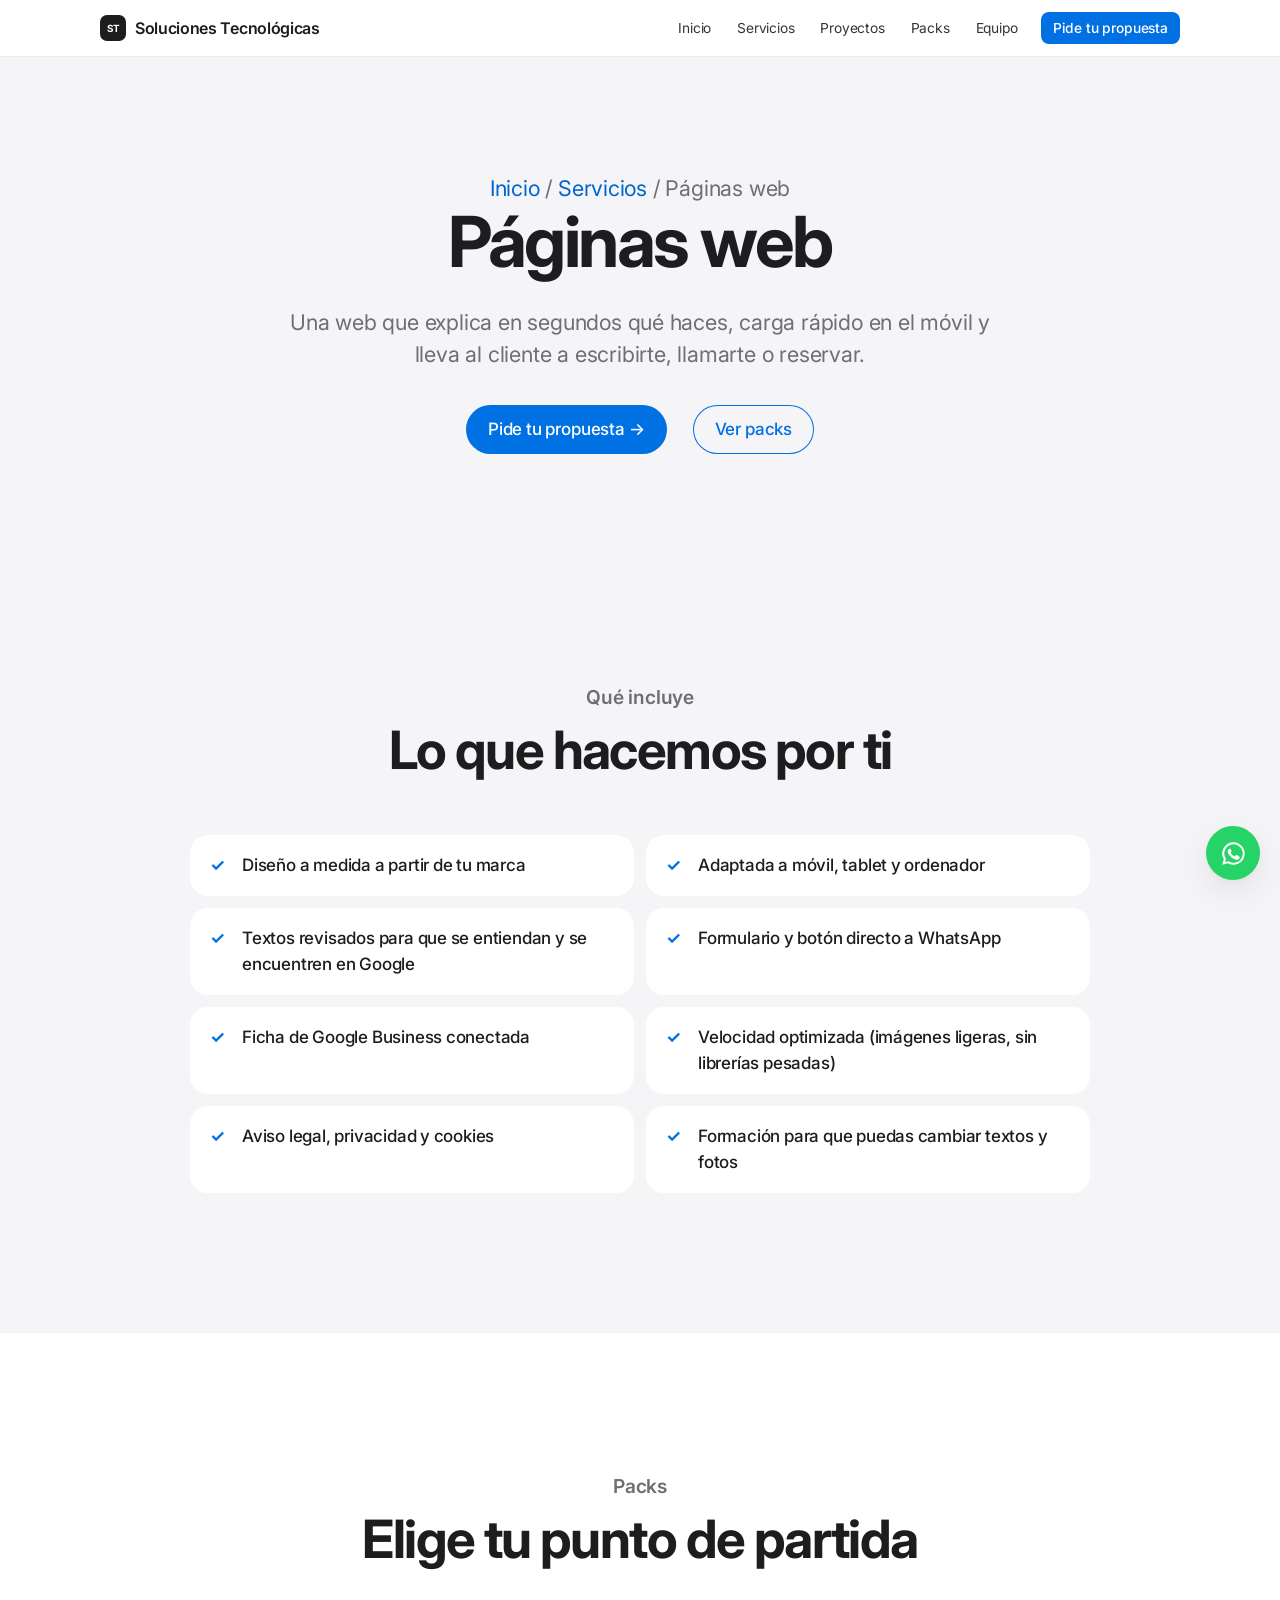
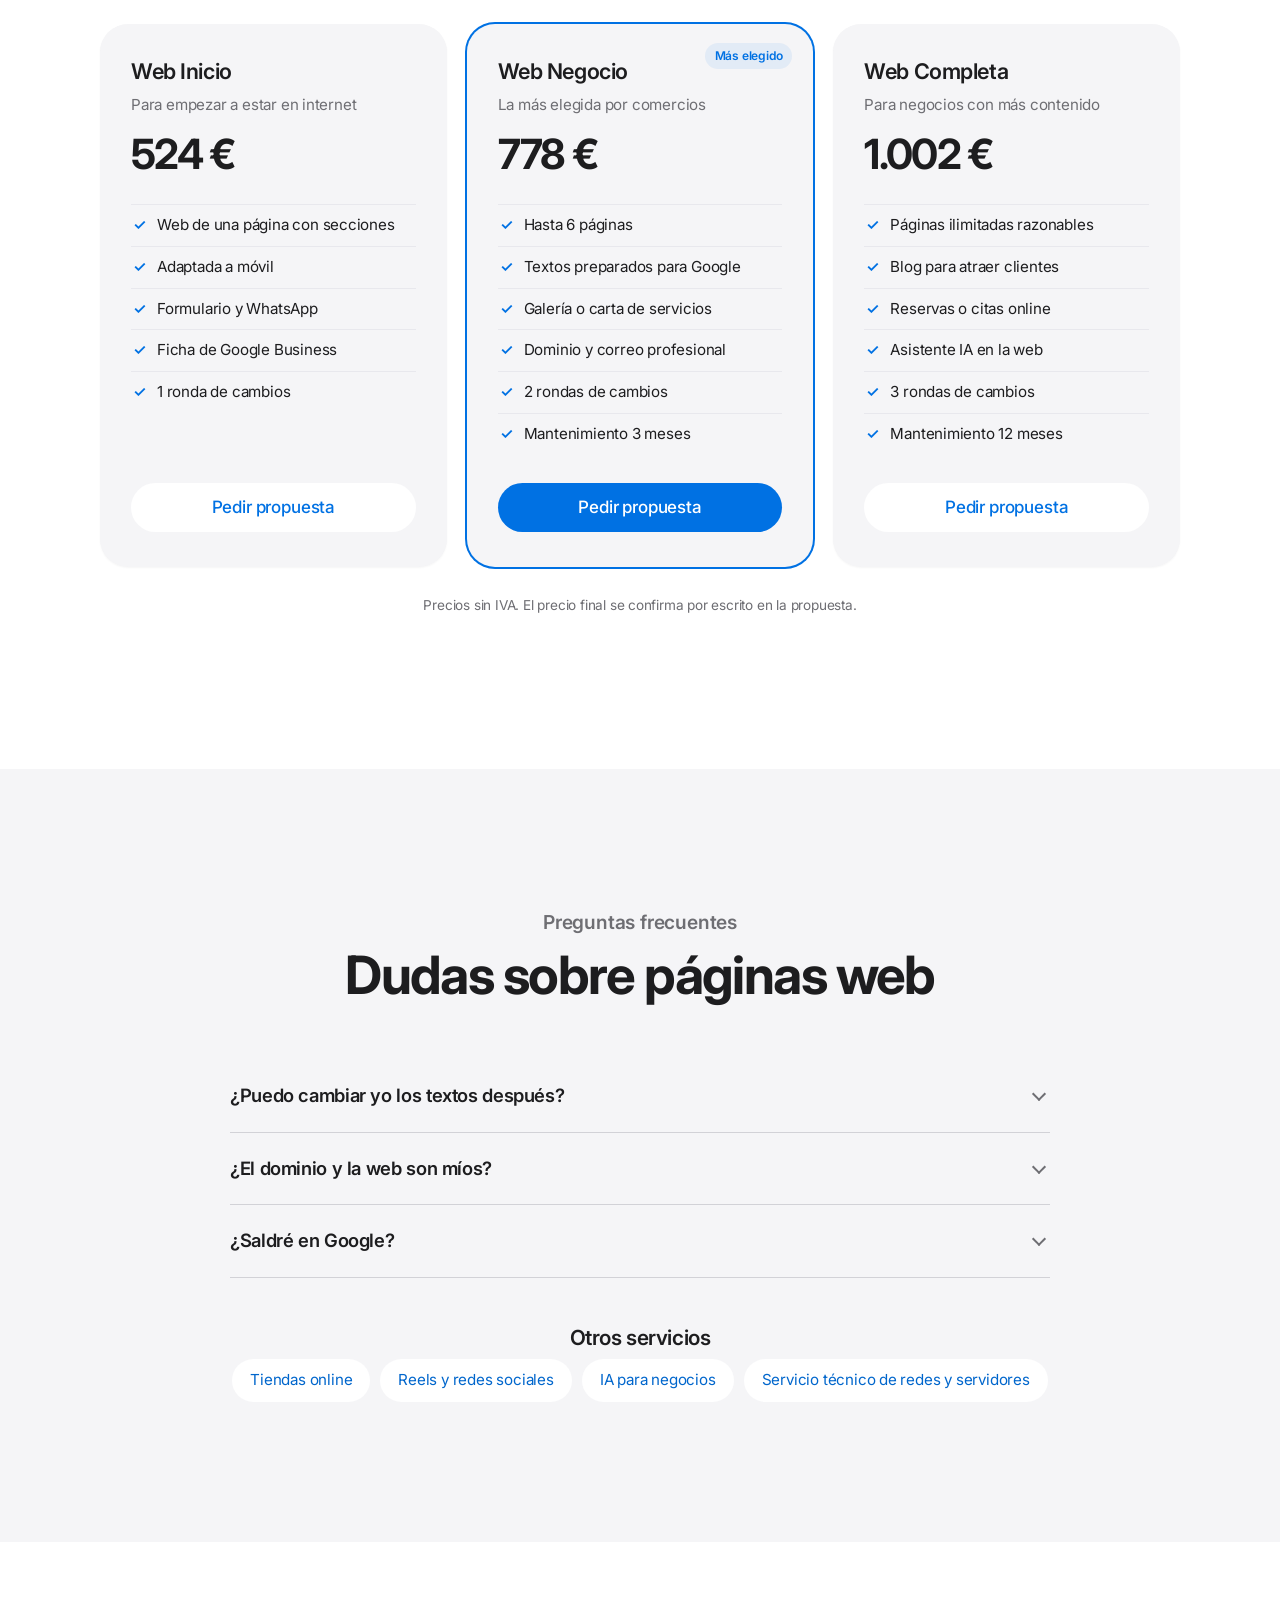
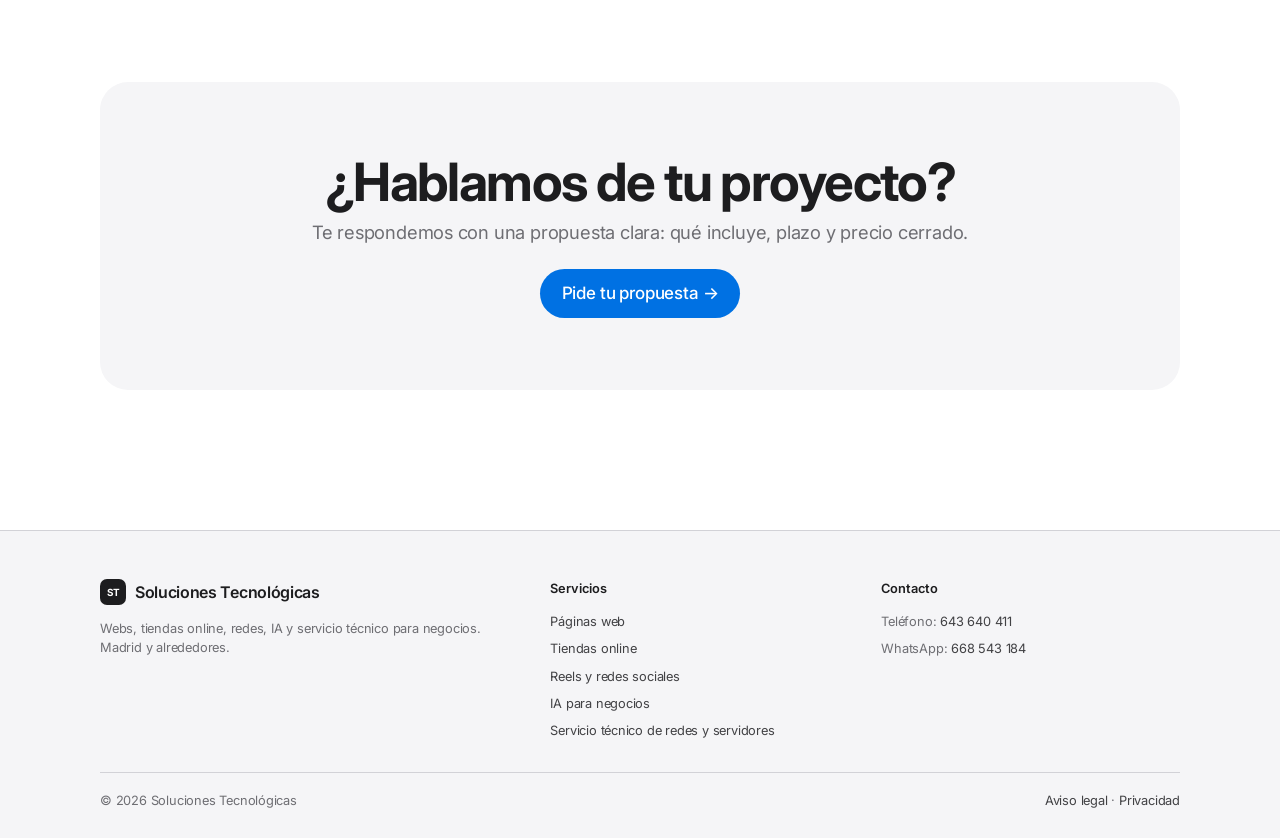
==== servicios/paginas-web.html @ 40cc74f0 "feat: web de la agencia Soluciones Tecnológicas Sitio estático generado por build.py: portada, 5 pág" ====
<!doctype html>
<html lang="es">
<head>
<meta charset="utf-8">
<meta name="viewport" content="width=device-width, initial-scale=1">
<title>Diseño de páginas web para negocios en Madrid | Soluciones Tecnológicas</title>
<meta name="description" content="Webs rápidas y claras para comercios y profesionales, pensadas primero para el móvil.">
<meta property="og:title" content="Diseño de páginas web para negocios en Madrid | Soluciones Tecnológicas">
<meta property="og:description" content="Webs rápidas y claras para comercios y profesionales, pensadas primero para el móvil.">
<meta property="og:type" content="website">
<meta name="theme-color" content="#f5f5f7">
<link rel="canonical" href="https://mayerlinggg23-tech.github.io/soluciones-tecnologicas-web/servicios/paginas-web.html">
<link rel="icon" href="data:image/svg+xml,%3Csvg xmlns='http://www.w3.org/2000/svg' viewBox='0 0 32 32'%3E%3Crect width='32' height='32' rx='8' fill='%231d1d1f'/%3E%3Ctext x='16' y='21' font-family='Arial' font-weight='700' font-size='13' text-anchor='middle' fill='%23fff'%3EST%3C/text%3E%3C/svg%3E">
<link rel="preconnect" href="https://fonts.googleapis.com">
<link rel="preconnect" href="https://fonts.gstatic.com" crossorigin>
<link href="https://fonts.googleapis.com/css2?family=Inter:opsz,wght@14..32,400..700&display=swap" rel="stylesheet">
<link rel="stylesheet" href="../assets/css/styles.css?v=3">
<script type="application/ld+json">{"@context": "https://schema.org", "@type": "FAQPage", "mainEntity": [{"@type": "Question", "name": "¿Puedo cambiar yo los textos después?", "acceptedAnswer": {"@type": "Answer", "text": "Sí. Te enseñamos a cambiar textos e imágenes y, si lo prefieres, lo hacemos nosotros dentro del mantenimiento."}}, {"@type": "Question", "name": "¿El dominio y la web son míos?", "acceptedAnswer": {"@type": "Answer", "text": "Sí. El dominio se registra a tu nombre y te entregamos todos los accesos al terminar."}}, {"@type": "Question", "name": "¿Saldré en Google?", "acceptedAnswer": {"@type": "Answer", "text": "Dejamos la web preparada para Google (títulos, descripciones, velocidad, mapa del sitio) y conectada a tu ficha de Google Business. Subir posiciones depende también de la competencia y del tiempo."}}]}</script>
</head>
<body>
<a class="skip" href="#contenido">Saltar al contenido</a>
<header class="header">
  <div class="wrap">
    <a class="logo" href="../index.html" aria-label="Soluciones Tecnológicas, inicio"><span class="logo-mark" aria-hidden="true">ST</span>Soluciones Tecnológicas</a>
    <button class="menu-btn" aria-expanded="false" aria-controls="menu">Menú</button>
    <nav class="nav" id="menu" aria-label="Principal"><a href="../index.html">Inicio</a><a href="../index.html#servicios">Servicios</a><a href="../index.html#proyectos">Proyectos</a><a href="../index.html#packs">Packs</a><a href="../index.html#equipo">Equipo</a><a class="btn btn-primary btn-sm" href="../index.html#contacto">Pide tu propuesta</a></nav>
  </div>
</header>
<main id="contenido">

<section class="page-hero">
  <div class="wrap">
    <p class="crumbs"><a href="../index.html">Inicio</a> / <a href="../index.html#servicios">Servicios</a> / Páginas web</p>
    <h1>Páginas web</h1>
    <p>Una web que explica en segundos qué haces, carga rápido en el móvil y lleva al cliente a escribirte, llamarte o reservar.</p>
    <div class="hero-actions"><a class="btn btn-primary" href="../index.html?servicio=paginas-web#contacto">Pide tu propuesta →</a><a class="btn btn-ghost" href="#packs">Ver packs</a></div>
  </div>
</section>
<section class="section section-white">
  <div class="wrap">
    <div class="section-head reveal"><p class="eyebrow">Qué incluye</p><h2>Lo que hacemos por ti</h2></div>
    <ul class="includes"><li class="reveal">Diseño a medida a partir de tu marca</li><li class="reveal">Adaptada a móvil, tablet y ordenador</li><li class="reveal">Textos revisados para que se entiendan y se encuentren en Google</li><li class="reveal">Formulario y botón directo a WhatsApp</li><li class="reveal">Ficha de Google Business conectada</li><li class="reveal">Velocidad optimizada (imágenes ligeras, sin librerías pesadas)</li><li class="reveal">Aviso legal, privacidad y cookies</li><li class="reveal">Formación para que puedas cambiar textos y fotos</li></ul>
  </div>
</section>
<section class="section" id="packs">
  <div class="wrap">
    <div class="section-head reveal"><p class="eyebrow">Packs</p><h2>Elige tu punto de partida</h2></div>
    <div class="grid grid-3"><article class="pack reveal">
  <h3>Web Inicio</h3>
  <p class="for">Para empezar a estar en internet</p>
  <p class="price">524 €</p>
  <ul><li>Web de una página con secciones</li><li>Adaptada a móvil</li><li>Formulario y WhatsApp</li><li>Ficha de Google Business</li><li>1 ronda de cambios</li></ul>
  <a class="btn btn-ghost" href="../index.html?servicio=paginas-web#contacto">Pedir propuesta</a>
</article><article class="pack popular reveal"><span class="flag">Más elegido</span>
  <h3>Web Negocio</h3>
  <p class="for">La más elegida por comercios</p>
  <p class="price">778 €</p>
  <ul><li>Hasta 6 páginas</li><li>Textos preparados para Google</li><li>Galería o carta de servicios</li><li>Dominio y correo profesional</li><li>2 rondas de cambios</li><li>Mantenimiento 3 meses</li></ul>
  <a class="btn btn-primary" href="../index.html?servicio=paginas-web#contacto">Pedir propuesta</a>
</article><article class="pack reveal">
  <h3>Web Completa</h3>
  <p class="for">Para negocios con más contenido</p>
  <p class="price">1.002 €</p>
  <ul><li>Páginas ilimitadas razonables</li><li>Blog para atraer clientes</li><li>Reservas o citas online</li><li>Asistente IA en la web</li><li>3 rondas de cambios</li><li>Mantenimiento 12 meses</li></ul>
  <a class="btn btn-ghost" href="../index.html?servicio=paginas-web#contacto">Pedir propuesta</a>
</article></div>
    <p class="note">Precios sin IVA. El precio final se confirma por escrito en la propuesta.</p>
  </div>
</section>
<section class="section section-white">
  <div class="wrap">
    <div class="section-head reveal"><p class="eyebrow">Preguntas frecuentes</p><h2>Dudas sobre páginas web</h2></div>
    <div class="faq"><details class="reveal"><summary>¿Puedo cambiar yo los textos después?</summary><p>Sí. Te enseñamos a cambiar textos e imágenes y, si lo prefieres, lo hacemos nosotros dentro del mantenimiento.</p></details><details class="reveal"><summary>¿El dominio y la web son míos?</summary><p>Sí. El dominio se registra a tu nombre y te entregamos todos los accesos al terminar.</p></details><details class="reveal"><summary>¿Saldré en Google?</summary><p>Dejamos la web preparada para Google (títulos, descripciones, velocidad, mapa del sitio) y conectada a tu ficha de Google Business. Subir posiciones depende también de la competencia y del tiempo.</p></details></div>
    <h3 style="margin-top:48px">Otros servicios</h3>
    <div class="related"><a href="tiendas-online.html">Tiendas online</a><a href="reels-redes.html">Reels y redes sociales</a><a href="ia-negocios.html">IA para negocios</a><a href="soporte-it.html">Servicio técnico de redes y servidores</a></div>
  </div>
</section>
<section class="section"><div class="wrap"><div class="cta reveal">
  <div><h2>¿Hablamos de tu proyecto?</h2><p>Te respondemos con una propuesta clara: qué incluye, plazo y precio cerrado.</p></div>
  <a class="btn" href="../index.html#contacto">Pide tu propuesta →</a>
</div></div></section>

</main>
<footer class="footer">
  <div class="wrap">
    <div class="footer-grid">
      <div>
        <a class="logo" href="../index.html"><span class="logo-mark" aria-hidden="true">ST</span>Soluciones Tecnológicas</a>
        <p style="margin-top:14px">Webs, tiendas online, redes, IA y servicio técnico para negocios. Madrid y alrededores.</p>
      </div>
      <div><h4>Servicios</h4><ul><li><a href="../servicios/paginas-web.html">Páginas web</a></li><li><a href="../servicios/tiendas-online.html">Tiendas online</a></li><li><a href="../servicios/reels-redes.html">Reels y redes sociales</a></li><li><a href="../servicios/ia-negocios.html">IA para negocios</a></li><li><a href="../servicios/soporte-it.html">Servicio técnico de redes y servidores</a></li></ul></div>
      <div><h4>Contacto</h4><ul><li>Teléfono: <a href="tel:+34643640411">643 640 411</a></li><li>WhatsApp: <a href="https://wa.me/34668543184?text=Hola,%20quiero%20información" target="_blank" rel="noopener">668 543 184</a></li></ul></div>
    </div>
    <div class="footer-bottom">
      <span>© <span data-year></span> Soluciones Tecnológicas</span>
      <span><a href="../aviso-legal.html">Aviso legal</a> · <a href="../privacidad.html">Privacidad</a></span>
    </div>
  </div>
</footer>
<a class="wa-float" href="https://wa.me/34668543184?text=Hola,%20quiero%20información" target="_blank" rel="noopener" aria-label="Escríbenos por WhatsApp"><svg viewBox="0 0 24 24" fill="currentColor" aria-hidden="true"><path d="M12 2a10 10 0 0 0-8.6 15.1L2 22l5-1.3A10 10 0 1 0 12 2zm0 18.2a8.2 8.2 0 0 1-4.2-1.2l-.3-.2-3 .8.8-2.9-.2-.3A8.2 8.2 0 1 1 12 20.2zm4.5-6.1c-.2-.1-1.5-.7-1.7-.8-.2-.1-.4-.1-.6.1l-.8 1c-.1.2-.3.2-.5.1a6.7 6.7 0 0 1-3.3-2.9c-.2-.4.2-.4.7-1.3.1-.2 0-.3 0-.4l-.8-1.8c-.2-.5-.4-.4-.6-.4h-.5a1 1 0 0 0-.7.3 3 3 0 0 0-.9 2.2 5.2 5.2 0 0 0 1.1 2.7 11.8 11.8 0 0 0 4.5 4c1.7.7 2.3.8 3.2.6.5-.1 1.5-.6 1.7-1.2.2-.6.2-1.1.2-1.2-.1-.1-.3-.2-.5-.3z"/></svg></a>
<script src="../assets/js/main.js?v=1" defer></script>
</body>
</html>
---- assets/css/styles.css ----
/* Soluciones Tecnológicas — estilo sobrio inspirado en las pautas de diseño de Apple */
:root {
  --bg: #ffffff;
  --bg-alt: #f5f5f7;
  --ink: #1d1d1f;
  --muted: #6e6e73;
  --line: #d2d2d7;
  --accent: #0071e3;
  --accent-hover: #0077ed;
  --accent-link: #0066cc;
  --dark: #000000;
  --dark-2: #161617;
  --dark-3: #1d1d1f;
  --dark-muted: #a1a1a6;
  --hueco: #fff4ce;
  --radius-lg: 28px;
  --radius: 18px;
  --radius-sm: 12px;
  --shadow: 0 2px 6px rgba(0, 0, 0, .04), 0 12px 32px rgba(0, 0, 0, .08);
  --shadow-lg: 0 4px 12px rgba(0, 0, 0, .06), 0 30px 80px rgba(0, 0, 0, .16);
  --ease: cubic-bezier(.22, 1, .36, 1); /* llega sin rebote, como un muelle amortiguado */
  --max: 1080px;
  --font: "Inter", -apple-system, BlinkMacSystemFont, "SF Pro Text", "Segoe UI", system-ui, sans-serif;
}

*, *::before, *::after { box-sizing: border-box; }
html { scroll-behavior: smooth; -webkit-text-size-adjust: 100%; }
body {
  margin: 0;
  font-family: var(--font);
  font-size: 1.0625rem;
  line-height: 1.5;
  letter-spacing: -0.012em;
  color: var(--ink);
  background: var(--bg);
  overflow-x: hidden;
  -webkit-font-smoothing: antialiased;
  font-optical-sizing: auto;
}
img { max-width: 100%; display: block; }
a { color: inherit; }
h1, h2, h3, h4 { font-weight: 700; margin: 0 0 .4em; }
h1 { font-size: clamp(2.6rem, 6.6vw, 5rem); line-height: 1.04; letter-spacing: -0.035em; }
h2 { font-size: clamp(2rem, 4.4vw, 3.3rem); line-height: 1.08; letter-spacing: -0.03em; }
h3 { font-size: 1.3rem; line-height: 1.2; letter-spacing: -0.02em; font-weight: 600; }
h4 { font-size: .9rem; letter-spacing: 0; }
p { margin: 0 0 1em; }

.wrap { width: min(100% - 40px, var(--max)); margin-inline: auto; }
.skip { position: absolute; left: -9999px; top: 8px; background: var(--ink); color: #fff; padding: 8px 14px; border-radius: 8px; z-index: 100; }
.skip:focus { left: 8px; }
:focus-visible { outline: 2px solid var(--accent); outline-offset: 3px; border-radius: 6px; }

.hueco { background: var(--hueco); color: #6b5300; padding: 0 .35em; border-radius: 6px; font-weight: 600; }

/* Cabecera translúcida: el contenido pasa por debajo */
.header {
  position: sticky; top: 0; z-index: 50;
  background: rgba(255, 255, 255, .72);
  backdrop-filter: saturate(180%) blur(20px);
  -webkit-backdrop-filter: saturate(180%) blur(20px);
  border-bottom: 1px solid rgba(0, 0, 0, .08);
}
.header .wrap { display: flex; align-items: center; justify-content: space-between; gap: 16px; min-height: 56px; }
.logo { display: flex; align-items: center; gap: 9px; text-decoration: none; font-weight: 600; font-size: 1rem; letter-spacing: -0.02em; }
.logo-mark { width: 26px; height: 26px; border-radius: 7px; display: grid; place-items: center; background: var(--ink); color: #fff; font-size: .62rem; font-weight: 700; letter-spacing: 0; }
.nav { display: flex; align-items: center; gap: 2px; }
.nav a { text-decoration: none; padding: 6px 12px; font-size: .86rem; color: rgba(0, 0, 0, .8); border-radius: 8px; transition: color .2s var(--ease); }
.nav a:hover, .nav a[aria-current="page"] { color: var(--ink); }
.nav a[aria-current="page"] { font-weight: 600; }
.nav .btn { margin-left: 10px; color: #fff; }
.menu-btn { display: none; background: none; border: 0; font: inherit; font-size: .9rem; font-weight: 500; color: var(--ink); padding: 8px 4px; cursor: pointer; }

/* Botones: respuesta inmediata al pulsar */
.btn {
  display: inline-flex; align-items: center; justify-content: center; gap: 6px;
  padding: 12px 22px; border-radius: 980px; border: 0; cursor: pointer;
  font: inherit; font-size: 1.0625rem; font-weight: 500; text-decoration: none; letter-spacing: -0.01em;
  background: var(--bg-alt); color: var(--ink);
  transition: background .2s var(--ease), transform .1s ease-out;
}
.btn:active { transform: scale(.97); }
.btn-primary { background: var(--accent); color: #fff; }
.btn-primary:hover { background: var(--accent-hover); }
.btn-ghost { background: transparent; color: var(--accent); box-shadow: inset 0 0 0 1px var(--accent); }
.btn-ghost:hover { background: var(--accent); color: #fff; }
.btn-sm { padding: 6px 14px; font-size: .82rem; }
.link-more { color: var(--accent-link); text-decoration: none; font-size: 1.0625rem; }
.link-more:hover { text-decoration: underline; }
.link-more span { display: inline-block; transition: transform .25s var(--ease); }
.link-more:hover span { transform: translateX(3px); }

/* Secciones */
.section { padding: clamp(80px, 11vw, 140px) 0; }
.section-white { background: var(--bg-alt); }
.section-dark { background: var(--dark); color: #f5f5f7; }
.section-dark p, .section-dark li { color: var(--dark-muted); }
.eyebrow { display: block; font-size: 1.05rem; font-weight: 600; color: var(--muted); margin-bottom: 10px; letter-spacing: -0.01em; }
.section-dark .eyebrow { color: var(--dark-muted); }
.section-head { max-width: 760px; margin: 0 auto 56px; text-align: center; }
.section-head p { color: var(--muted); font-size: 1.2rem; line-height: 1.45; }
.section-dark .section-head p { color: var(--dark-muted); }

/* Hero */
.hero { background: var(--bg-alt); padding: clamp(64px, 9vw, 120px) 0 0; overflow: hidden; text-align: center; }
.hero-inner { max-width: 860px; }
.hero h1 span {
  background: linear-gradient(90deg, #0071e3, #7d4cdb 55%, #c642c3);
  -webkit-background-clip: text; background-clip: text; color: transparent;
}
.hero-lead { font-size: clamp(1.15rem, 2vw, 1.4rem); line-height: 1.4; color: var(--muted); max-width: 680px; margin: 0 auto; }
.hero-actions { display: flex; flex-wrap: wrap; gap: 26px; align-items: center; justify-content: center; margin: 34px 0 22px; }
.hero-chips { display: flex; flex-wrap: wrap; justify-content: center; gap: 4px 22px; padding: 0; margin: 0; list-style: none; color: var(--muted); font-size: .9rem; }
.hero-chips li::before { content: "✓ "; color: #1a9b49; font-weight: 600; }

.showcase { position: relative; width: min(100% - 40px, 1100px); margin: clamp(48px, 7vw, 80px) auto 0; height: clamp(230px, 40vw, 470px); }
.win { position: absolute; margin: 0; border-radius: 14px 14px 0 0; overflow: hidden; background: #fff; box-shadow: var(--shadow-lg); }
.win img { width: 100%; height: auto; }
.win-bar { display: flex; gap: 6px; padding: 9px 12px; background: #ececee; border-bottom: 1px solid rgba(0,0,0,.06); }
.win-bar i { width: 10px; height: 10px; border-radius: 50%; background: #d0d0d4; }
.win-bar i:first-child { background: #ff5f57; } .win-bar i:nth-child(2) { background: #febc2e; } .win-bar i:nth-child(3) { background: #28c840; }
.win-center { width: 62%; left: 19%; bottom: 0; z-index: 2; }
.win-left { width: 46%; left: 0; bottom: 0; transform: translateY(14%) scale(.96); transform-origin: bottom left; opacity: .96; }
.win-right { width: 46%; right: 0; bottom: 0; transform: translateY(14%) scale(.96); transform-origin: bottom right; opacity: .96; }

/* Rejilla tipo "bento" */
.grid { display: grid; gap: 20px; }
.grid-3 { grid-template-columns: repeat(3, 1fr); }
.grid-2 { grid-template-columns: repeat(2, 1fr); }
.card {
  background: var(--bg-alt); border-radius: var(--radius-lg); padding: 34px 30px 30px;
  display: flex; flex-direction: column; min-height: 320px;
  transition: transform .45s var(--ease), box-shadow .45s var(--ease);
}
.card:hover { transform: translateY(-4px) scale(1.01); box-shadow: var(--shadow); }
.card p { color: var(--muted); }
.card .icon { width: 44px; height: 44px; border-radius: 12px; display: grid; place-items: center; background: #fff; color: var(--accent); margin-bottom: 22px; box-shadow: 0 1px 3px rgba(0,0,0,.08); }
.card .icon svg { width: 24px; height: 24px; }
.card h3 { font-size: 1.5rem; }
.card .more { margin-top: auto; color: var(--accent-link); text-decoration: none; font-weight: 500; }
.card .more:hover { text-decoration: underline; }
.c-ink { background: var(--dark-3); color: #f5f5f7; justify-content: flex-end; }
.c-ink p { color: var(--dark-muted); }
.c-ink .more { color: #2997ff; }
.tags { display: flex; flex-wrap: wrap; gap: 6px; margin: 2px 0 16px; padding: 0; list-style: none; }
.tags li { font-size: .78rem; font-weight: 500; padding: 4px 10px; border-radius: 980px; background: #fff; color: var(--muted); }

/* Proceso */
.steps { counter-reset: step; display: grid; grid-template-columns: repeat(5, 1fr); gap: 16px; list-style: none; padding: 0; margin: 0; }
.steps li { background: var(--dark-2); border-radius: var(--radius); padding: 26px 22px; }
.steps li::before { counter-increment: step; content: counter(step); display: grid; place-items: center; width: 34px; height: 34px; border-radius: 50%; background: #2c2c2e; color: #f5f5f7; font-weight: 600; font-size: .9rem; margin-bottom: 18px; }
.steps h3 { color: #f5f5f7; font-size: 1.1rem; }
.steps p { font-size: .95rem; margin: 0; }

/* Proyectos */
.project { display: grid; grid-template-columns: 1.15fr .85fr; gap: 56px; align-items: center; padding: 44px 0; }
.project:nth-child(even) .project-shot { order: 2; }
.project-shot { border-radius: var(--radius); overflow: hidden; background: #fff; box-shadow: var(--shadow); aspect-ratio: 16 / 10; transition: transform .5s var(--ease), box-shadow .5s var(--ease); }
.project-shot:hover { transform: scale(1.015); box-shadow: var(--shadow-lg); }
.project-shot img { width: 100%; height: 100%; object-fit: cover; object-position: top; }
.project-shot .ph { height: 100%; display: grid; place-items: center; color: var(--muted); font-size: 1.4rem; }
.project h3 { font-size: clamp(1.7rem, 3vw, 2.3rem); letter-spacing: -0.03em; }
.project .kind { color: var(--muted); font-weight: 600; font-size: .95rem; margin-bottom: 6px; }
.project p { color: var(--muted); }
.project ul { padding-left: 1.1em; color: var(--muted); margin: 0 0 22px; }
.project li { margin-bottom: 4px; }
.badge { display: inline-block; font-size: .72rem; font-weight: 600; padding: 4px 10px; border-radius: 980px; background: #fff4ce; color: #8a6400; margin-left: 10px; vertical-align: middle; letter-spacing: 0; }

/* Packs */
#packs .wrap { text-align: center; }
.tabs { display: inline-flex; flex-wrap: wrap; justify-content: center; gap: 2px; padding: 4px; background: #e8e8ed; border-radius: 980px; margin-bottom: 40px; }
.tabs button { border: 0; background: none; font: inherit; font-size: .9rem; font-weight: 500; padding: 8px 16px; border-radius: 980px; cursor: pointer; color: var(--ink); transition: background .25s var(--ease), box-shadow .25s var(--ease); }
.tabs button[aria-selected="true"] { background: #fff; box-shadow: 0 1px 4px rgba(0,0,0,.12); }
.tab-panel[hidden] { display: none; }
.pack { background: #fff; border-radius: var(--radius-lg); padding: 34px 30px; display: flex; flex-direction: column; text-align: left; position: relative; box-shadow: 0 1px 2px rgba(0,0,0,.04); border: 1px solid #e8e8ed; }
.section .pack { background: var(--bg-alt); border-color: transparent; }
.pack.popular { box-shadow: 0 0 0 2px var(--accent); }
.pack .flag { position: absolute; top: 18px; right: 20px; font-size: .75rem; font-weight: 600; color: var(--accent); background: rgba(0, 113, 227, .08); padding: 4px 10px; border-radius: 980px; }
.pack h3 { font-size: 1.35rem; }
.pack .price { font-size: 2.6rem; font-weight: 700; letter-spacing: -0.04em; line-height: 1; margin: 18px 0 4px; }
.pack .price small { font-size: .9rem; font-weight: 500; color: var(--muted); letter-spacing: -0.01em; }
.pack .for { color: var(--muted); font-size: .95rem; margin: 0; }
.pack ul { list-style: none; padding: 0; margin: 24px 0 28px; }
.pack li { padding: 9px 0 9px 26px; position: relative; border-top: 1px solid #e8e8ed; font-size: .95rem; }
.pack li::before { content: "✓"; position: absolute; left: 2px; color: var(--accent); font-weight: 600; }
.pack .btn { margin-top: auto; width: 100%; }
.pack .btn-ghost { box-shadow: none; background: #fff; color: var(--accent); }
.section .pack .btn-ghost { background: #fff; }
.pack .btn-ghost:hover { background: #e8f1fc; color: var(--accent); }
.note { color: var(--muted); font-size: .85rem; margin-top: 28px; }

/* Por qué */
.why { display: grid; grid-template-columns: repeat(4, 1fr); gap: 16px; }
.why div { padding: 30px 26px; border-radius: var(--radius); background: var(--dark-2); }
.why h3 { color: #f5f5f7; font-size: 1.15rem; }
.why p { font-size: .95rem; margin: 0; }

/* Equipo */
.team { display: flex; flex-wrap: wrap; justify-content: center; gap: 28px; }
.member { margin: 0; width: min(100%, 340px); text-align: center; }
.member img { width: 100%; aspect-ratio: 4 / 5; object-fit: cover; border-radius: var(--radius-lg); background: var(--bg-alt); box-shadow: var(--shadow); transition: transform .5s var(--ease), box-shadow .5s var(--ease); }
.member:hover img { transform: scale(1.015); box-shadow: var(--shadow-lg); }
.member figcaption { margin-top: 18px; display: grid; gap: 2px; }
.member strong { font-size: 1.3rem; font-weight: 600; letter-spacing: -0.02em; }
.member span { color: var(--muted); }

/* FAQ */
.faq { max-width: 820px; margin-inline: auto; }
#faq .section-head, .section-white .section-head { text-align: center; }
.faq details { border-bottom: 1px solid var(--line); }
.faq summary { cursor: pointer; padding: 22px 44px 22px 0; font-weight: 600; font-size: 1.15rem; letter-spacing: -0.02em; list-style: none; position: relative; }
.faq summary::-webkit-details-marker { display: none; }
.faq summary::after { content: ""; position: absolute; right: 6px; top: 50%; width: 10px; height: 10px; border-right: 2px solid var(--muted); border-bottom: 2px solid var(--muted); transform: translateY(-70%) rotate(45deg); transition: transform .35s var(--ease); }
.faq details[open] summary::after { transform: translateY(-30%) rotate(-135deg); }
.faq details p { padding: 0 0 22px; margin: 0; color: var(--muted); font-size: 1.05rem; }

/* Contacto */
.contact { display: grid; grid-template-columns: .85fr 1.15fr; gap: 56px; align-items: start; }
.contact h2 { color: #f5f5f7; }
.contact-list { list-style: none; padding: 0; margin: 26px 0 0; }
.contact-list li { display: flex; gap: 12px; align-items: center; padding: 14px 0; border-bottom: 1px solid #2c2c2e; flex-wrap: wrap; }
.contact-list strong { color: #f5f5f7; min-width: 92px; font-weight: 600; }
.form { background: var(--dark-2); border-radius: var(--radius-lg); padding: 34px; display: grid; gap: 18px; }
.form label { display: grid; gap: 8px; font-weight: 500; font-size: .9rem; color: #f5f5f7; }
.form input, .form select, .form textarea {
  font: inherit; font-size: 1.0625rem; padding: 13px 15px; border-radius: var(--radius-sm);
  border: 1px solid #424245; background: #1d1d1f; color: #f5f5f7; width: 100%;
  transition: border-color .2s var(--ease), box-shadow .2s var(--ease);
}
.form input:focus, .form select:focus, .form textarea:focus { outline: none; border-color: #2997ff; box-shadow: 0 0 0 4px rgba(41, 151, 255, .25); }
.form textarea { min-height: 130px; resize: vertical; }
.form .row { display: grid; grid-template-columns: 1fr 1fr; gap: 16px; }
.form .legal { font-size: .85rem; font-weight: 400; display: flex; gap: 10px; align-items: flex-start; color: var(--dark-muted); }
.form .legal input { width: 18px; height: 18px; margin-top: 2px; accent-color: #2997ff; }
.form .legal a { color: #2997ff; }
.form-msg { font-size: .9rem; min-height: 1.4em; margin: 0; color: #ff6961; }

/* Páginas de servicio */
.page-hero { background: var(--bg-alt); padding: clamp(64px, 9vw, 120px) 0 clamp(56px, 7vw, 96px); text-align: center; }
.page-hero h1 { font-size: clamp(2.4rem, 6vw, 4.4rem); }
.page-hero p { color: var(--muted); font-size: clamp(1.15rem, 2vw, 1.35rem); max-width: 700px; margin: 0 auto; }
.page-hero .hero-actions { margin-bottom: 0; }
.crumbs { font-size: .85rem; color: var(--muted); margin-bottom: 20px; }
.crumbs a { color: var(--accent-link); text-decoration: none; }
.includes { display: grid; grid-template-columns: repeat(2, 1fr); gap: 12px; padding: 0; list-style: none; max-width: 900px; margin: 0 auto; }
.includes li { padding: 18px 20px 18px 52px; position: relative; border-radius: var(--radius); background: #fff; font-weight: 500; }
.includes li::before { content: "✓"; position: absolute; left: 20px; top: 18px; color: var(--accent); font-weight: 700; }
.related { display: flex; flex-wrap: wrap; gap: 10px; justify-content: center; }
.related a { text-decoration: none; padding: 10px 18px; border-radius: 980px; font-size: .95rem; background: #fff; color: var(--accent-link); transition: background .2s var(--ease); }
.related a:hover { background: #e8f1fc; }
.section-white h3[style] { text-align: center; }

/* CTA */
.cta { background: var(--bg-alt); border-radius: var(--radius-lg); padding: clamp(40px, 6vw, 72px); text-align: center; display: grid; justify-items: center; gap: 22px; }
.cta h2 { margin: 0; }
.cta p { margin: 8px 0 0; color: var(--muted); font-size: 1.15rem; }
.cta .btn { background: var(--accent); color: #fff; }
.cta .btn:hover { background: var(--accent-hover); }

/* Pie */
.footer { background: var(--bg-alt); color: var(--muted); padding: 48px 0 28px; font-size: .8rem; border-top: 1px solid var(--line); }
.footer-grid { display: grid; grid-template-columns: 1.4fr 1fr 1fr; gap: 32px; margin-bottom: 28px; }
.footer .logo { color: var(--ink); }
.footer h4 { color: var(--ink); font-weight: 600; font-size: .8rem; margin-bottom: 10px; }
.footer ul { list-style: none; padding: 0; margin: 0; }
.footer li { padding: 4px 0; }
.footer a { text-decoration: none; color: #424245; }
.footer a:hover { text-decoration: underline; }
.footer-bottom { border-top: 1px solid var(--line); padding-top: 18px; display: flex; justify-content: space-between; gap: 12px; flex-wrap: wrap; }

/* WhatsApp flotante */
.wa-float { position: fixed; right: 20px; bottom: 20px; z-index: 60; width: 54px; height: 54px; border-radius: 50%; background: #25d366; color: #fff; display: grid; place-items: center; box-shadow: var(--shadow); transition: transform .1s ease-out; }
.wa-float:active { transform: scale(.94); }
.wa-float svg { width: 27px; height: 27px; }

.legal-text { max-width: 760px; margin-inline: auto; }
.legal-text h2 { font-size: 1.5rem; margin-top: 1.6em; }

/* Aparición al hacer scroll: suave y sin rebote */
.js .reveal { opacity: 0; transform: translateY(30px); transition: opacity .9s var(--ease), transform .9s var(--ease); }
.js .reveal.is-in { opacity: 1; transform: none; }
.js .win { animation: rise 1.2s var(--ease) both; }
.js .win-left { animation-delay: .15s; } .js .win-right { animation-delay: .25s; }
@keyframes rise { from { opacity: 0; translate: 0 60px; } }

@media (prefers-reduced-motion: reduce) {
  html { scroll-behavior: auto; }
  .js .reveal { transform: none; transition: opacity .3s ease; }
  .js .win { animation: none; }
  .card:hover, .project-shot:hover { transform: none; }
}
@media (prefers-reduced-transparency: reduce) {
  .header { background: #fff; backdrop-filter: none; -webkit-backdrop-filter: none; }
}
@media (prefers-contrast: more) {
  :root { --muted: #3a3a3c; }
  .card, .pack, .includes li { border: 1px solid #6e6e73; }
}

/* Responsive */
@media (max-width: 980px) {
  .contact, .project { grid-template-columns: 1fr; gap: 32px; }
  .project:nth-child(even) .project-shot { order: 0; }
  .grid-3 { grid-template-columns: repeat(2, 1fr); }
  .steps { grid-template-columns: repeat(2, 1fr); }
  .why { grid-template-columns: repeat(2, 1fr); }
  .footer-grid { grid-template-columns: 1fr 1fr; }
}
@media (max-width: 760px) {
  .menu-btn { display: block; }
  .nav { display: none; position: absolute; top: 56px; left: 0; right: 0; flex-direction: column; align-items: stretch; background: rgba(255,255,255,.96); backdrop-filter: blur(20px); -webkit-backdrop-filter: blur(20px); padding: 8px 20px 20px; border-bottom: 1px solid rgba(0,0,0,.08); }
  .nav.open { display: flex; }
  .nav a { padding: 12px 0; font-size: 1.05rem; border-bottom: 1px solid #e8e8ed; border-radius: 0; }
  .nav .btn { margin: 14px 0 0; border-bottom: 0; border-radius: 980px; }
  .grid-3, .grid-2, .why, .steps, .footer-grid, .form .row, .includes { grid-template-columns: 1fr; }
  .card { min-height: 0; }
  .showcase { height: 64vw; }
  .win-center { width: 82%; left: 9%; }
  .win-left, .win-right { width: 60%; }
  .form { padding: 24px; }
}
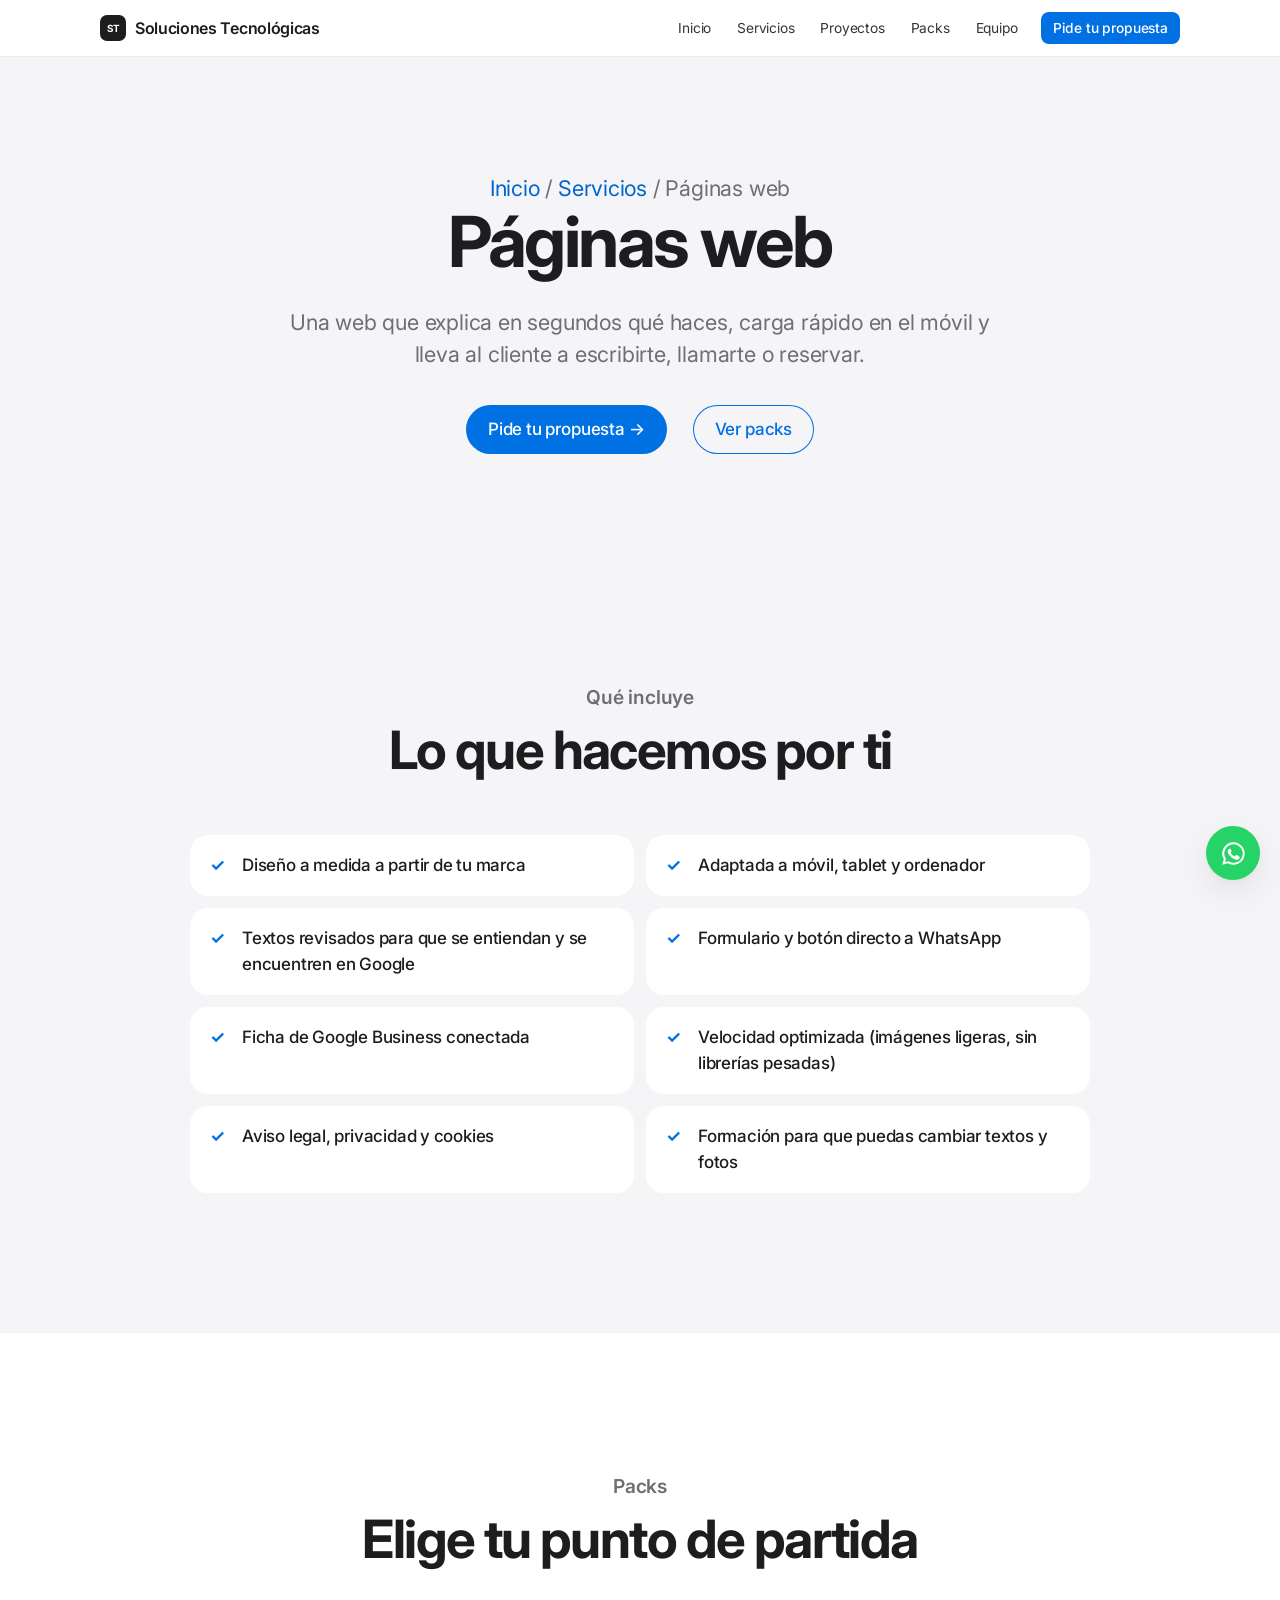
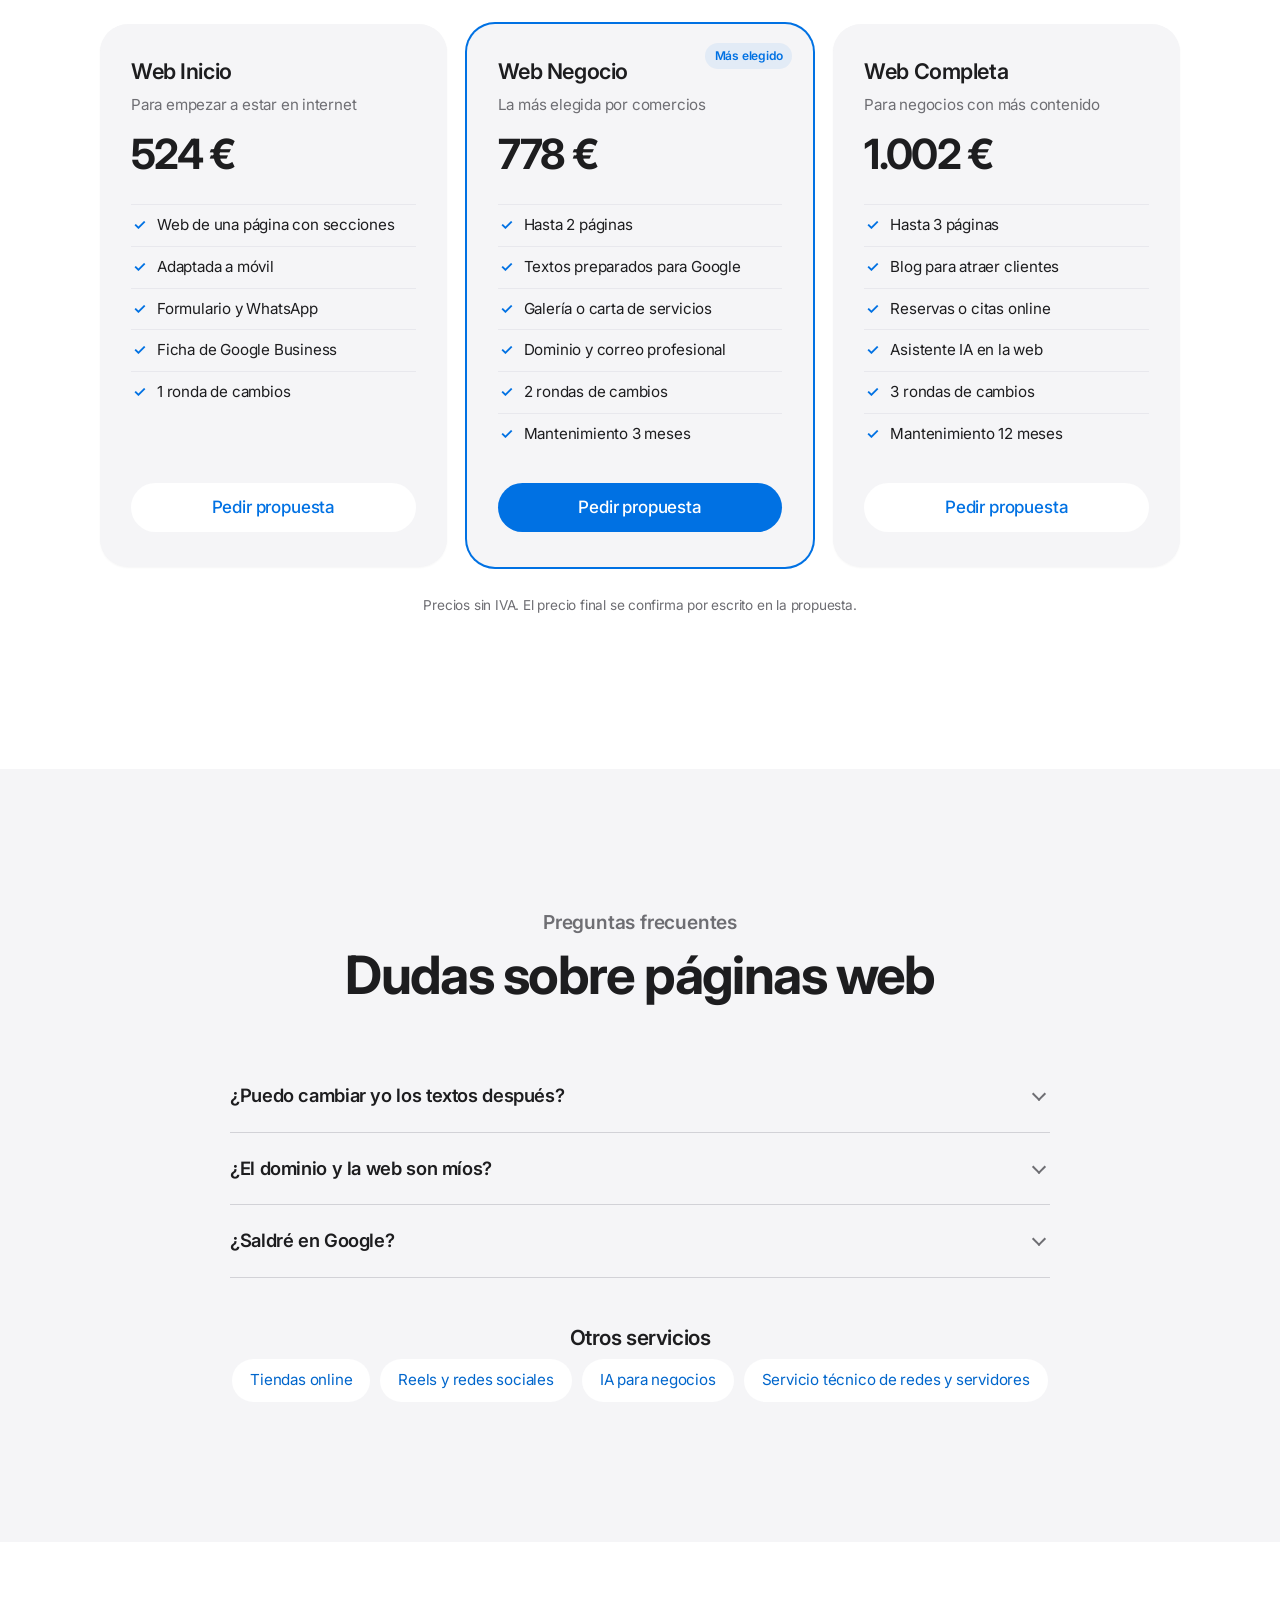
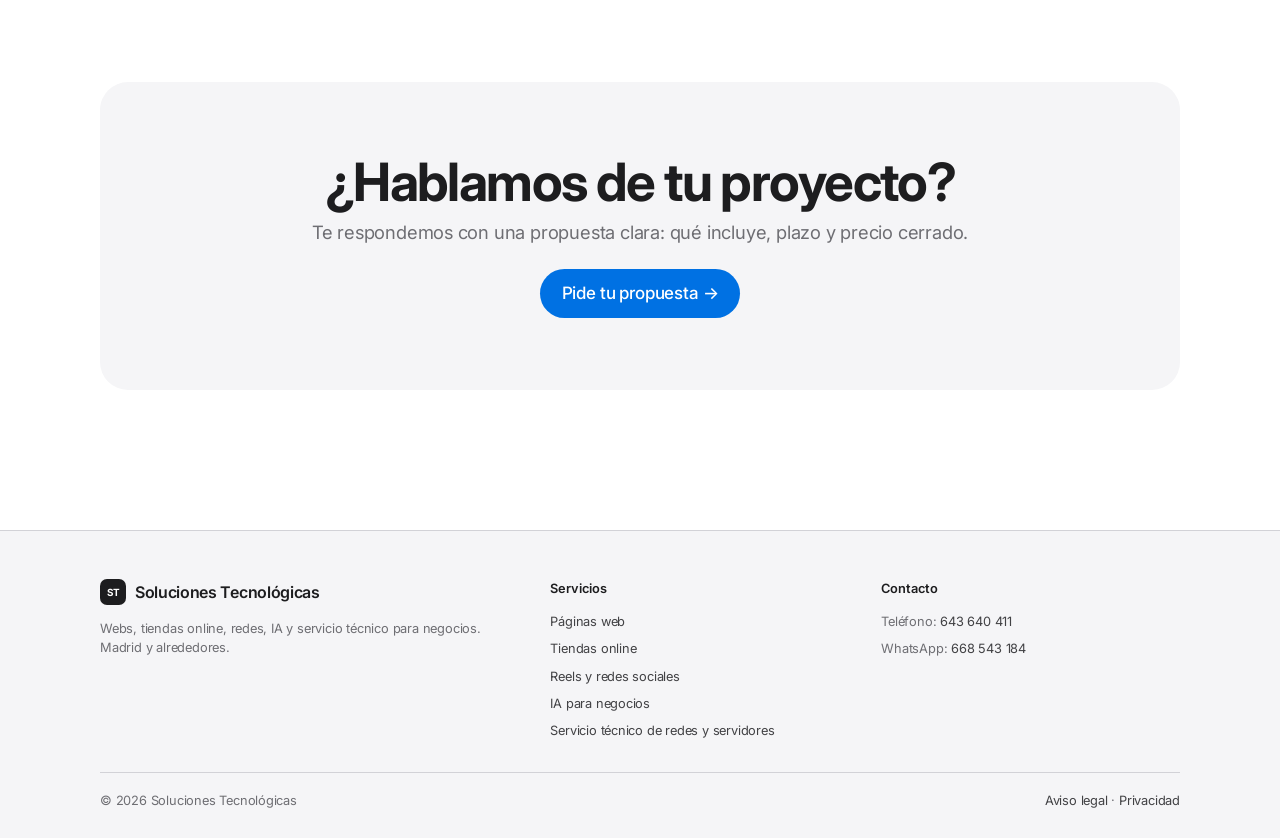
==== commit 95d06282: "feat: Web Negocio hasta 2 páginas y Web Completa hasta 3 Co-Authored-By: Claude Opus 5.5 <noreply@an" ====
--- a/servicios/paginas-web.html
+++ b/servicios/paginas-web.html
@@ -55,13 +55,13 @@
   <h3>Web Negocio</h3>
   <p class="for">La más elegida por comercios</p>
   <p class="price">778 €</p>
-  <ul><li>Hasta 6 páginas</li><li>Textos preparados para Google</li><li>Galería o carta de servicios</li><li>Dominio y correo profesional</li><li>2 rondas de cambios</li><li>Mantenimiento 3 meses</li></ul>
+  <ul><li>Hasta 2 páginas</li><li>Textos preparados para Google</li><li>Galería o carta de servicios</li><li>Dominio y correo profesional</li><li>2 rondas de cambios</li><li>Mantenimiento 3 meses</li></ul>
   <a class="btn btn-primary" href="../index.html?servicio=paginas-web#contacto">Pedir propuesta</a>
 </article><article class="pack reveal">
   <h3>Web Completa</h3>
   <p class="for">Para negocios con más contenido</p>
   <p class="price">1.002 €</p>
-  <ul><li>Páginas ilimitadas razonables</li><li>Blog para atraer clientes</li><li>Reservas o citas online</li><li>Asistente IA en la web</li><li>3 rondas de cambios</li><li>Mantenimiento 12 meses</li></ul>
+  <ul><li>Hasta 3 páginas</li><li>Blog para atraer clientes</li><li>Reservas o citas online</li><li>Asistente IA en la web</li><li>3 rondas de cambios</li><li>Mantenimiento 12 meses</li></ul>
   <a class="btn btn-ghost" href="../index.html?servicio=paginas-web#contacto">Pedir propuesta</a>
 </article></div>
     <p class="note">Precios sin IVA. El precio final se confirma por escrito en la propuesta.</p>
